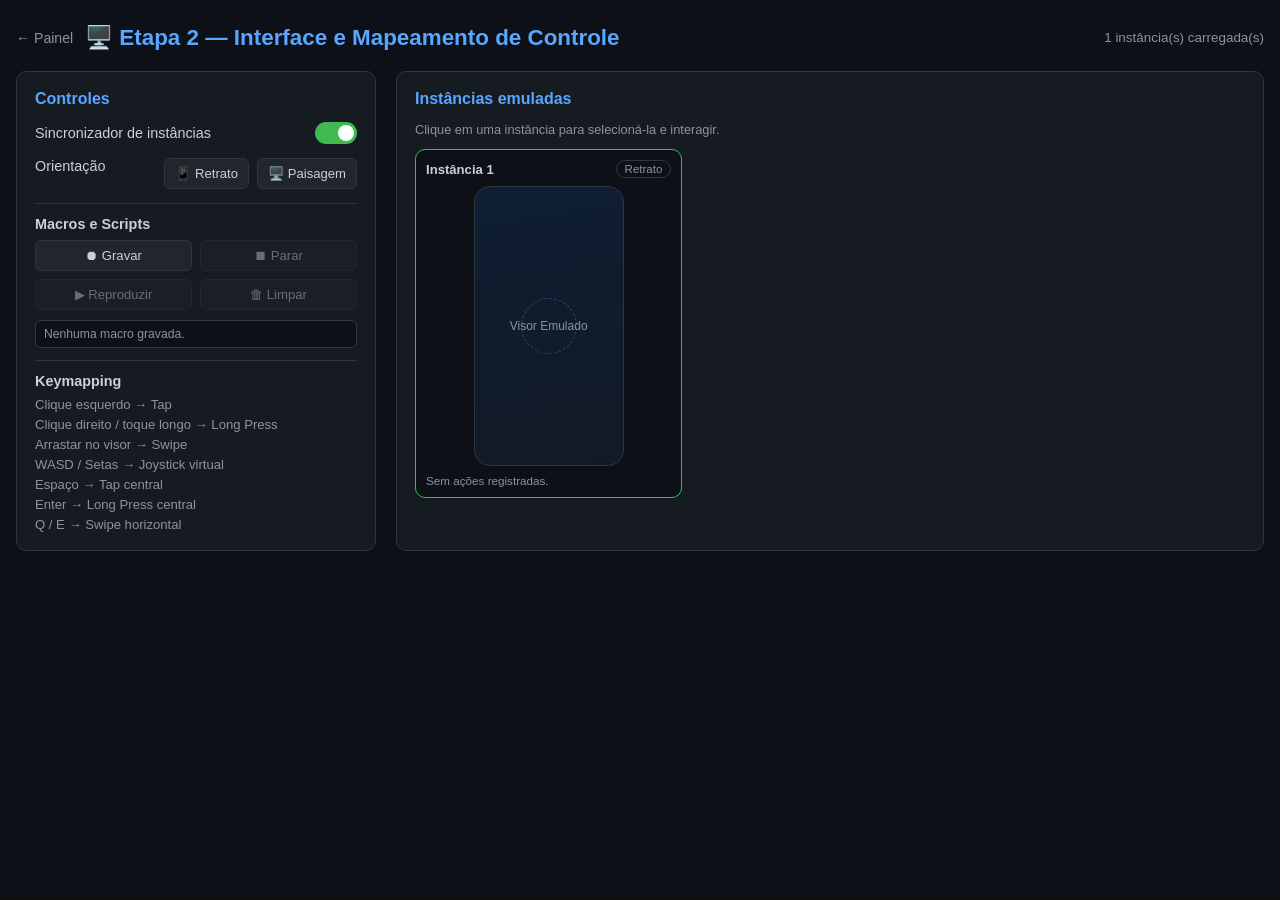
==== interface/interface.html @ d1067f55 "feat: implementar etapa 2 de interface e controles Agent-Logs-Url: https://github.com/Alfredoprogram" ====
<!DOCTYPE html>
<html lang="pt-BR">
<head>
  <meta charset="UTF-8" />
  <meta name="viewport" content="width=device-width, initial-scale=1.0" />
  <title>Etapa 2 — Interface e Mapeamento | Celular_Imit</title>
  <link rel="stylesheet" href="interface.css" />
</head>
<body>
  <div class="page-header">
    <a href="../index.html">← Painel</a>
    <h1>🖥️ Etapa 2 — Interface e Mapeamento de Controle</h1>
    <span id="active-instances"></span>
  </div>

  <main class="layout">
    <section class="panel controls-panel">
      <h2>Controles</h2>

      <div class="control-row">
        <span>Sincronizador de instâncias</span>
        <label class="toggle">
          <input type="checkbox" id="sync-toggle" checked />
          <span class="toggle-slider"></span>
        </label>
      </div>

      <div class="control-row orientation-row">
        <span>Orientação</span>
        <div class="orientation-actions">
          <button class="btn" id="portrait-btn">📱 Retrato</button>
          <button class="btn" id="landscape-btn">🖥️ Paisagem</button>
        </div>
      </div>

      <div class="macro-box">
        <h3>Macros e Scripts</h3>
        <div class="macro-actions">
          <button class="btn" id="record-macro-btn">⏺ Gravar</button>
          <button class="btn" id="stop-macro-btn" disabled>⏹ Parar</button>
          <button class="btn" id="play-macro-btn" disabled>▶ Reproduzir</button>
          <button class="btn" id="clear-macro-btn" disabled>🗑 Limpar</button>
        </div>
        <ul id="macro-list" class="macro-list"></ul>
      </div>

      <div class="keymap-box">
        <h3>Keymapping</h3>
        <ul>
          <li>Clique esquerdo → Tap</li>
          <li>Clique direito / toque longo → Long Press</li>
          <li>Arrastar no visor → Swipe</li>
          <li>WASD / Setas → Joystick virtual</li>
          <li>Espaço → Tap central</li>
          <li>Enter → Long Press central</li>
          <li>Q / E → Swipe horizontal</li>
        </ul>
      </div>
    </section>

    <section class="panel instances-panel">
      <h2>Instâncias emuladas</h2>
      <p class="helper">Clique em uma instância para selecioná-la e interagir.</p>
      <div id="instance-grid" class="instance-grid"></div>
    </section>
  </main>

  <div id="toast"></div>

  <script src="interface.js"></script>
</body>
</html>
---- interface/interface.css ----
*, *::before, *::after { box-sizing: border-box; margin: 0; padding: 0; }

:root {
  --bg: #0d1117;
  --surface: #161b22;
  --border: #30363d;
  --accent: #58a6ff;
  --accent2: #3fb950;
  --text: #c9d1d9;
  --muted: #8b949e;
}

body {
  font-family: 'Segoe UI', Arial, sans-serif;
  background: var(--bg);
  color: var(--text);
  min-height: 100vh;
  padding: 24px 16px 48px;
}

.page-header {
  max-width: 1300px;
  margin: 0 auto 20px;
  display: flex;
  align-items: center;
  gap: 12px;
  flex-wrap: wrap;
}

.page-header a { color: var(--muted); text-decoration: none; font-size: .88rem; }
.page-header a:hover { color: var(--accent); }
.page-header h1 { color: var(--accent); font-size: 1.4rem; flex: 1; }
#active-instances { color: var(--muted); font-size: .84rem; }

.layout {
  max-width: 1300px;
  margin: 0 auto;
  display: grid;
  grid-template-columns: 360px 1fr;
  gap: 20px;
}

.panel {
  background: var(--surface);
  border: 1px solid var(--border);
  border-radius: 10px;
  padding: 18px;
}

.panel h2 {
  font-size: 1rem;
  margin-bottom: 14px;
  color: var(--accent);
}

.control-row {
  display: flex;
  align-items: center;
  justify-content: space-between;
  margin-bottom: 14px;
  gap: 10px;
  font-size: .9rem;
}

.orientation-row { align-items: flex-start; }
.orientation-actions { display: flex; gap: 8px; flex-wrap: wrap; justify-content: flex-end; }

.btn {
  border: 1px solid var(--border);
  background: #21262d;
  color: var(--text);
  border-radius: 6px;
  padding: 7px 10px;
  cursor: pointer;
  font-size: .82rem;
}

.btn:hover { border-color: var(--accent); }
.btn:disabled { opacity: .45; cursor: not-allowed; }

.toggle {
  position: relative;
  width: 42px;
  height: 22px;
}

.toggle input { opacity: 0; width: 0; height: 0; }
.toggle-slider {
  position: absolute;
  inset: 0;
  background: #30363d;
  border-radius: 999px;
  transition: background .2s;
}
.toggle-slider::before {
  content: '';
  position: absolute;
  width: 16px;
  height: 16px;
  top: 3px;
  left: 3px;
  border-radius: 50%;
  background: white;
  transition: transform .2s;
}
.toggle input:checked + .toggle-slider { background: var(--accent2); }
.toggle input:checked + .toggle-slider::before { transform: translateX(20px); }

.macro-box,
.keymap-box {
  border-top: 1px solid var(--border);
  margin-top: 12px;
  padding-top: 12px;
}

.macro-box h3,
.keymap-box h3 { font-size: .9rem; margin-bottom: 8px; }

.macro-actions {
  display: grid;
  grid-template-columns: repeat(2, minmax(0, 1fr));
  gap: 8px;
}

.macro-list {
  list-style: none;
  margin-top: 10px;
  max-height: 190px;
  overflow-y: auto;
  display: flex;
  flex-direction: column;
  gap: 6px;
}

.macro-list li {
  background: #0d1117;
  border: 1px solid var(--border);
  border-radius: 6px;
  padding: 6px 8px;
  font-size: .76rem;
  color: var(--muted);
}

.keymap-box ul {
  list-style: none;
  display: flex;
  flex-direction: column;
  gap: 5px;
  color: var(--muted);
  font-size: .82rem;
}

.helper { color: var(--muted); font-size: .8rem; margin-bottom: 12px; }

.instance-grid {
  display: grid;
  grid-template-columns: repeat(auto-fill, minmax(240px, 1fr));
  gap: 14px;
}

.instance-card {
  border: 1px solid var(--border);
  border-radius: 10px;
  padding: 10px;
  background: #0d1117;
  transition: border-color .2s;
}

.instance-card.selected { border-color: var(--accent2); }
.instance-head {
  display: flex;
  align-items: center;
  justify-content: space-between;
  margin-bottom: 8px;
  font-size: .82rem;
}

.orientation-badge {
  color: var(--muted);
  border: 1px solid var(--border);
  border-radius: 999px;
  padding: 2px 8px;
  font-size: .72rem;
}

.device-screen {
  border: 1px solid var(--border);
  border-radius: 16px;
  width: 150px;
  height: 280px;
  margin: 0 auto 8px;
  background: linear-gradient(170deg, #1f6feb22, #58a6ff0f);
  display: flex;
  align-items: center;
  justify-content: center;
  font-size: .75rem;
  color: var(--muted);
  user-select: none;
  position: relative;
  overflow: hidden;
}

.device-screen::before {
  content: '';
  width: 56px;
  height: 56px;
  border-radius: 50%;
  border: 1px dashed #58a6ff55;
  position: absolute;
}

.device-screen.landscape {
  width: 280px;
  height: 150px;
}

.action-log {
  list-style: none;
  display: flex;
  flex-direction: column;
  gap: 4px;
  max-height: 80px;
  overflow-y: auto;
}

.action-log li {
  color: var(--muted);
  font-size: .73rem;
}

#toast {
  position: fixed;
  right: 18px;
  bottom: 18px;
  background: #21262d;
  border: 1px solid var(--border);
  border-radius: 8px;
  padding: 10px 14px;
  opacity: 0;
  transform: translateY(10px);
  transition: opacity .2s, transform .2s;
  pointer-events: none;
  z-index: 30;
  font-size: .84rem;
}

#toast.show {
  opacity: 1;
  transform: translateY(0);
}

@media (max-width: 980px) {
  .layout { grid-template-columns: 1fr; }
}
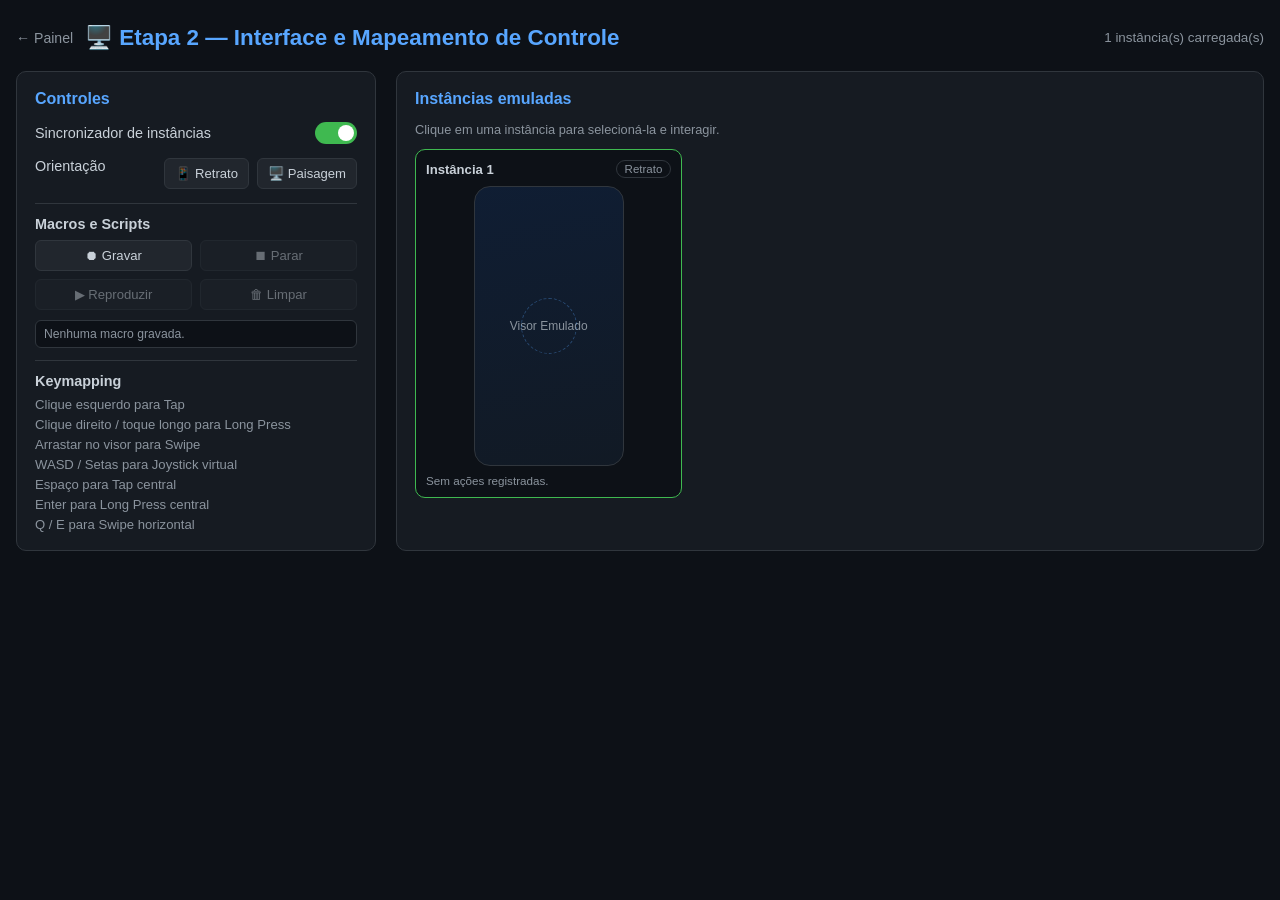
==== commit 452cd54f: "chore: aplicar ajustes de revisao na etapa 2 Agent-Logs-Url: https://github.com/Alfredoprogramador/C" ====
--- a/interface/interface.html
+++ b/interface/interface.html
@@ -47,13 +47,13 @@
       <div class="keymap-box">
         <h3>Keymapping</h3>
         <ul>
-          <li>Clique esquerdo → Tap</li>
-          <li>Clique direito / toque longo → Long Press</li>
-          <li>Arrastar no visor → Swipe</li>
-          <li>WASD / Setas → Joystick virtual</li>
-          <li>Espaço → Tap central</li>
-          <li>Enter → Long Press central</li>
-          <li>Q / E → Swipe horizontal</li>
+          <li>Clique esquerdo para Tap</li>
+          <li>Clique direito / toque longo para Long Press</li>
+          <li>Arrastar no visor para Swipe</li>
+          <li>WASD / Setas para Joystick virtual</li>
+          <li>Espaço para Tap central</li>
+          <li>Enter para Long Press central</li>
+          <li>Q / E para Swipe horizontal</li>
         </ul>
       </div>
     </section>
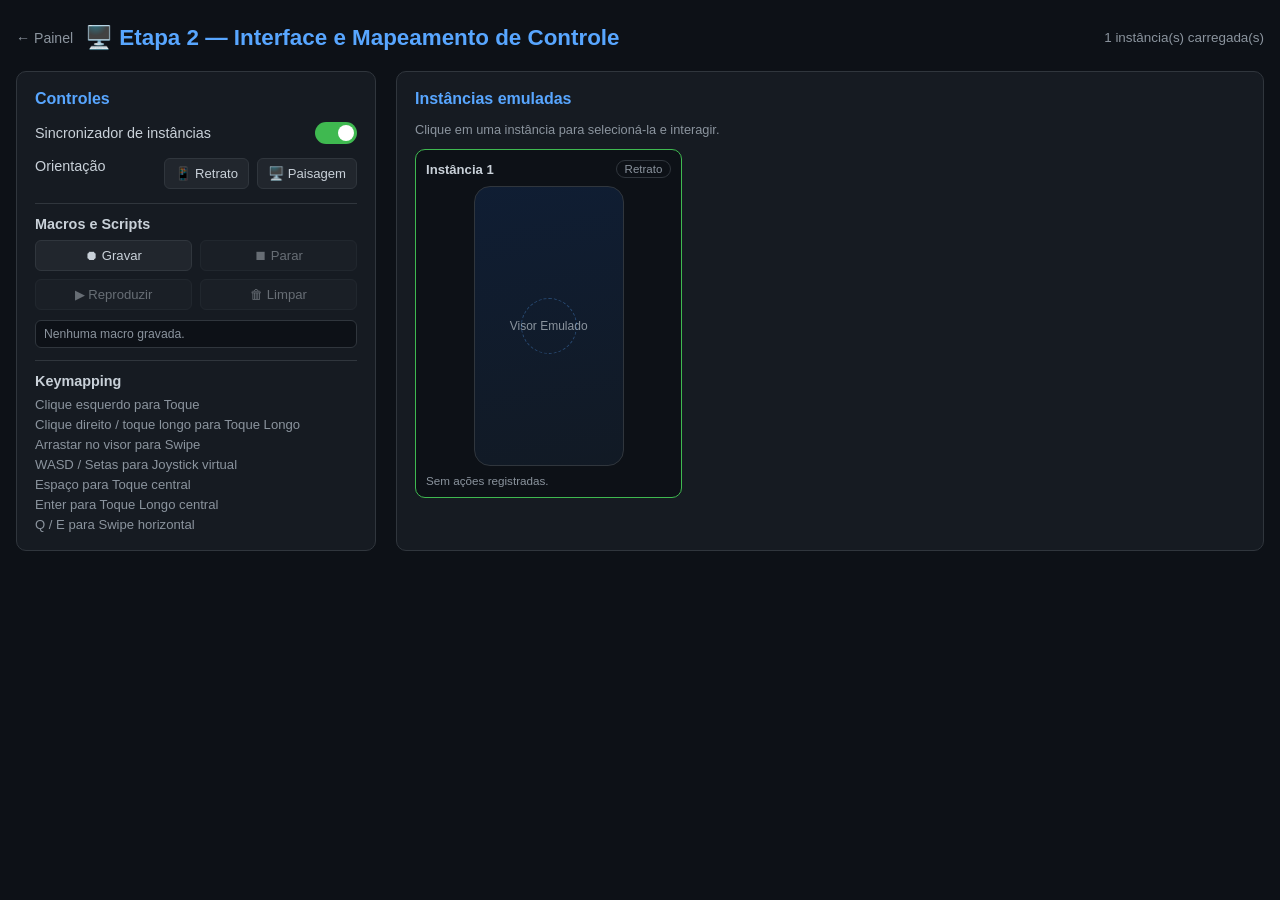
==== commit 585dbc2f: "fix: usar coordenadas relativas e reforcar sync storage Agent-Logs-Url: https://github.com/Alfredopr" ====
--- a/interface/interface.html
+++ b/interface/interface.html
@@ -47,12 +47,12 @@
       <div class="keymap-box">
         <h3>Keymapping</h3>
         <ul>
-          <li>Clique esquerdo para Tap</li>
-          <li>Clique direito / toque longo para Long Press</li>
+          <li>Clique esquerdo para Toque</li>
+          <li>Clique direito / toque longo para Toque Longo</li>
           <li>Arrastar no visor para Swipe</li>
           <li>WASD / Setas para Joystick virtual</li>
-          <li>Espaço para Tap central</li>
-          <li>Enter para Long Press central</li>
+          <li>Espaço para Toque central</li>
+          <li>Enter para Toque Longo central</li>
           <li>Q / E para Swipe horizontal</li>
         </ul>
       </div>
